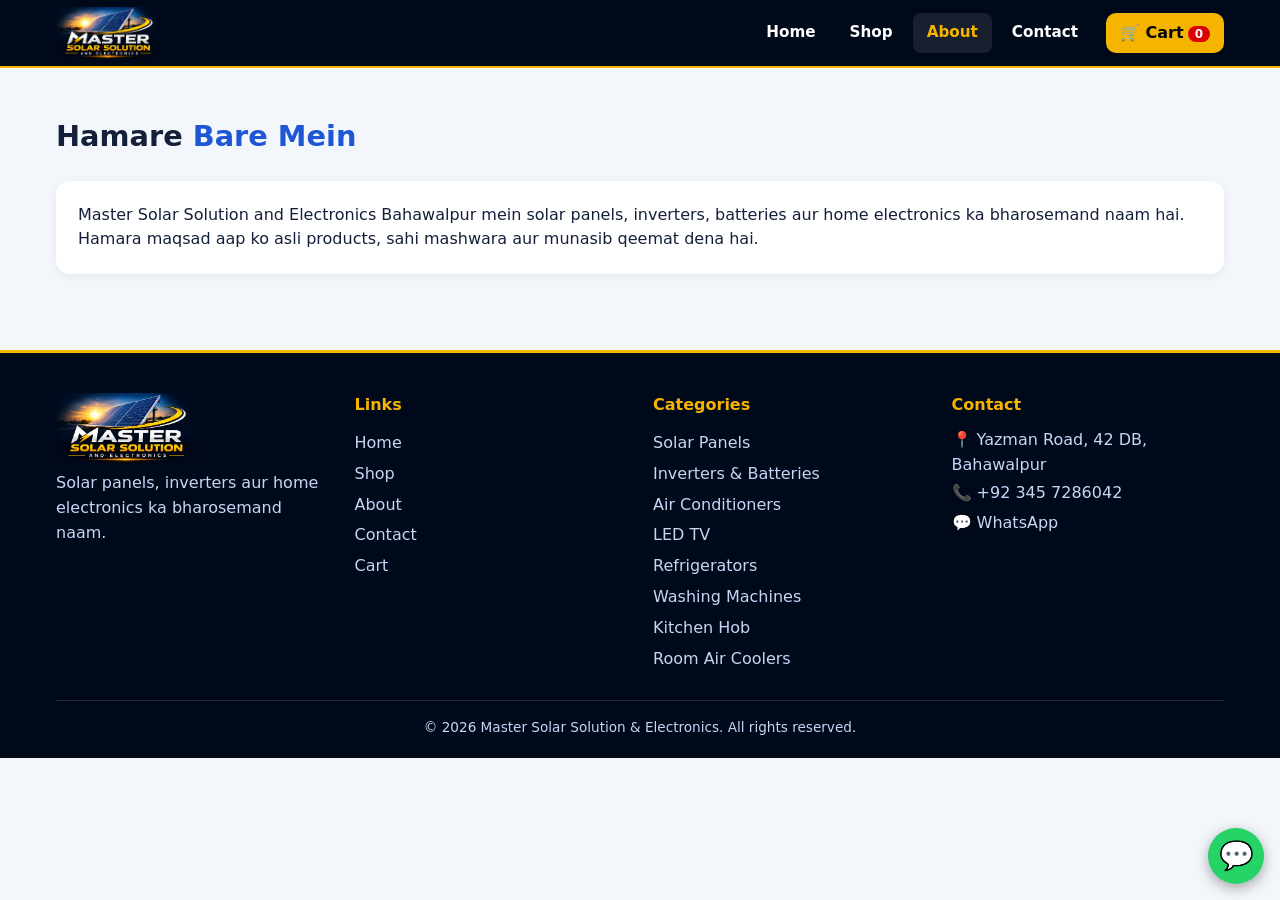
==== site/about.html @ da5d115f "Master Solar website first version" ====
<!DOCTYPE html><html lang="en"><head><meta charset="utf-8"><meta name="viewport" content="width=device-width,initial-scale=1"><title>About | Master Solar Solution & Electronics</title><meta name="description" content="Solar panels, inverters, AC, LED TV, refrigerators aur home electronics - Yazman Road, Bahawalpur."><meta name="theme-color" content="#000919"><link rel="icon" href="favicon.png"><link rel="apple-touch-icon" href="apple-touch-icon.png"><link rel="stylesheet" href="style.css"></head><body><div id="hdr"></div>
<section><div class="w"><h2>Hamare <em>Bare Mein</em></h2><div class="box"><p>Master Solar Solution and Electronics Bahawalpur mein solar panels, inverters, batteries aur home electronics ka bharosemand naam hai. Hamara maqsad aap ko asli products, sahi mashwara aur munasib qeemat dena hai.</p></div></div></section><div id="ftr"></div><script src="products.js"></script><script src="app.js"></script></body></html>
---- site/style.css ----
:root{--n:#000919;--n2:#0c1840;--y:#f5b400;--b:#1e56d6;--bg:#f3f6fb;--t:#14203a;--r:14px}
*{box-sizing:border-box;margin:0;padding:0}
html{scroll-behavior:smooth}
body{font-family:system-ui,"Segoe UI",Roboto,Arial,sans-serif;background:var(--bg);color:var(--t);line-height:1.55;overflow-x:hidden}
img{max-width:100%;display:block}a{text-decoration:none;color:inherit}
.w{width:100%;max-width:1200px;margin:auto;padding:0 16px}
header{background:var(--n);color:#fff;position:sticky;top:0;z-index:50;border-bottom:2px solid var(--y)}
header .w{display:flex;align-items:center;gap:14px;min-height:66px}
.logo img{height:52px;width:auto}
nav{display:flex;gap:6px;margin-left:auto}
nav a{padding:8px 14px;border-radius:8px;font-weight:600;font-size:.95rem}
nav a:hover,nav a.on{background:#ffffff18;color:var(--y)}
.cartb{position:relative;background:var(--y);color:#000;padding:8px 14px;border-radius:10px;font-weight:800;white-space:nowrap}
.cartb i{font-style:normal;background:#d00;color:#fff;border-radius:20px;font-size:.75rem;padding:1px 7px;margin-left:4px}
.burger{display:none;background:none;border:0;color:#fff;font-size:1.8rem;cursor:pointer;margin-left:auto}
@media(max-width:820px){.burger{display:block}nav{display:none;position:absolute;top:66px;left:0;right:0;background:var(--n);flex-direction:column;padding:10px 16px 16px;border-bottom:2px solid var(--y)}nav.open{display:flex}.cartb{margin-left:0}.logo img{height:44px}}
.btn{display:inline-block;background:var(--y);color:#000;padding:11px 20px;border-radius:10px;font-weight:800;border:0;cursor:pointer;font-size:.95rem;text-align:center}
.btn:hover{filter:brightness(1.08)}.btn.wa{background:#25d366;color:#fff}.btn.bl{background:var(--b);color:#fff}.btn.ol{background:none;border:2px solid #fff;color:#fff}
.hero{background:linear-gradient(90deg,var(--n) 15%,#050b1fcc 55%,#0000),url(images/hero.jpg) center/cover;color:#fff;padding:90px 0}
.hero h1{font-size:clamp(1.9rem,5vw,3.3rem);line-height:1.15;max-width:640px}.hero h1 b{color:var(--y)}
.hero p{margin:16px 0 26px;max-width:540px;color:#dbe5ff;font-size:1.05rem}.hero .btn{margin:0 8px 8px 0}
@media(max-width:700px){.hero{padding:56px 0;background:linear-gradient(var(--n)40%,#050b1faa),url(images/hero.jpg) center/cover}}
.strip{background:var(--y);color:#000;font-weight:700}.strip .w{display:grid;grid-template-columns:repeat(auto-fit,minmax(200px,1fr));gap:8px;padding:14px 16px;text-align:center}
section{padding:46px 0}h2{font-size:clamp(1.3rem,3vw,1.8rem);margin-bottom:22px}h2 em{font-style:normal;color:var(--b)}
.sh{display:flex;justify-content:space-between;align-items:baseline;gap:10px;flex-wrap:wrap}.sh a{color:var(--b);font-weight:700}
.grid{display:grid;grid-template-columns:repeat(auto-fill,minmax(235px,1fr));gap:18px}
@media(max-width:520px){.grid{grid-template-columns:repeat(2,1fr);gap:12px}}
.cat{background:#fff;border-radius:var(--r);padding:22px 10px;text-align:center;font-weight:700;box-shadow:0 2px 10px #0a1a4010;transition:.2s;border-bottom:3px solid transparent}
.cat:hover{transform:translateY(-4px);border-color:var(--y)}.cat span{display:block;font-size:2.2rem}.cat small{display:block;color:#667;font-weight:500}
.card{background:#fff;border-radius:var(--r);overflow:hidden;box-shadow:0 2px 10px #0a1a4010;display:flex;flex-direction:column;position:relative;transition:.2s}
.card:hover{box-shadow:0 8px 22px #0a1a4026}
.card img{width:100%;aspect-ratio:4/3;object-fit:cover;background:#e8eefb}
.card .bd{padding:12px;display:flex;flex-direction:column;gap:5px;flex:1}.card small{color:var(--b);font-weight:700;font-size:.78rem}
.card h3{font-size:.95rem;line-height:1.3}.badge{position:absolute;top:10px;left:10px;background:#e11d48;color:#fff;font-weight:800;font-size:.78rem;padding:3px 9px;border-radius:20px}
.pr{font-weight:800;font-size:1.1rem;color:var(--n2)}.old{color:#889;text-decoration:line-through;font-size:.85rem;margin-left:6px;font-weight:500}
.card .btn{margin-top:auto;font-size:.85rem;padding:9px}
.bar{display:flex;gap:8px;flex-wrap:wrap;margin-bottom:20px;align-items:center}
.bar button,.bar input,.bar select{padding:9px 15px;border-radius:22px;border:1px solid #cdd6ea;background:#fff;cursor:pointer;font-size:.92rem;font-family:inherit}
.bar button.on{background:var(--n);color:#fff;border-color:var(--n)}.bar input{flex:1;min-width:170px;cursor:text}
.box{background:#fff;border-radius:var(--r);padding:22px;box-shadow:0 2px 10px #0a1a4010}
.two{display:grid;grid-template-columns:repeat(auto-fit,minmax(290px,1fr));gap:20px}
.why{display:grid;grid-template-columns:repeat(auto-fit,minmax(220px,1fr));gap:16px}.why .box h3{margin-bottom:6px}
.cta{background:linear-gradient(120deg,var(--n),#12307a);color:#fff;border-radius:var(--r);padding:36px 24px;text-align:center}.cta p{margin:10px 0 20px;color:#dbe5ff}
.pd{display:grid;grid-template-columns:1fr 1fr;gap:30px;align-items:start}
@media(max-width:800px){.pd{grid-template-columns:1fr}}
.pimg{background:#fff;border-radius:var(--r);overflow:hidden;box-shadow:0 2px 10px #0a1a4010}.pimg img{width:100%;aspect-ratio:1;object-fit:cover}
.pinfo h1{font-size:clamp(1.3rem,3vw,1.9rem);line-height:1.25;margin:6px 0 12px}.pinfo .pr{font-size:1.8rem}.pinfo .old{font-size:1.05rem}
.pinfo ul{margin:14px 0 14px 20px}.pinfo li{margin:4px 0}
.save{display:inline-block;background:#e11d4818;color:#e11d48;font-weight:800;padding:3px 10px;border-radius:20px;margin-left:8px;font-size:.9rem}
.qty{display:flex;align-items:center;gap:8px;margin:14px 0;flex-wrap:wrap}.qty input{width:70px;padding:9px;border:1px solid #cdd6ea;border-radius:8px;text-align:center;font-size:1rem}
.acts{display:flex;gap:10px;flex-wrap:wrap}.acts .btn{flex:1;min-width:150px}
.crumb{font-size:.88rem;color:#667;margin-bottom:12px}.crumb a{color:var(--b)}
.crow{display:grid;grid-template-columns:80px 1fr auto;gap:12px;align-items:center;padding:12px 0;border-bottom:1px solid #e3e9f6}
.crow img{width:80px;height:64px;object-fit:cover;border-radius:8px}.crow h4{font-size:.95rem}.ctl{display:flex;align-items:center;gap:6px;margin-top:6px}
.ctl button{width:30px;height:30px;border-radius:8px;border:1px solid #cdd6ea;background:#fff;cursor:pointer;font-weight:800}.ctl .rm{width:auto;padding:0 10px;color:#d00;font-weight:600}
.sum{display:flex;justify-content:space-between;padding:8px 0;font-size:1.05rem}.sum.t{font-weight:800;font-size:1.3rem;border-top:2px solid var(--n);margin-top:6px;padding-top:12px}
.two2{display:grid;grid-template-columns:1.2fr 1fr;gap:20px;align-items:start}@media(max-width:850px){.two2{grid-template-columns:1fr}}
label{display:block;font-weight:600;margin:12px 0 4px;font-size:.92rem}
input.f,textarea.f{width:100%;padding:11px;border:1px solid #cdd6ea;border-radius:10px;font-size:1rem;font-family:inherit}
footer{background:var(--n);color:#c9d5f5;padding:40px 0 20px;border-top:3px solid var(--y);margin-top:30px}
footer .cols{display:grid;grid-template-columns:repeat(auto-fit,minmax(220px,1fr));gap:26px}footer h4{color:var(--y);margin-bottom:10px}footer a{display:block;padding:3px 0}footer a:hover{color:var(--y)}
footer img{height:70px;margin-bottom:8px}.cp{text-align:center;margin-top:26px;font-size:.85rem;border-top:1px solid #ffffff22;padding-top:16px}
.fab{position:fixed;right:16px;bottom:16px;background:#25d366;color:#fff;width:56px;height:56px;border-radius:50%;display:grid;place-items:center;font-size:28px;box-shadow:0 4px 14px #0005;z-index:40}
.toast{position:fixed;left:50%;bottom:90px;transform:translateX(-50%);background:var(--n);color:#fff;padding:12px 22px;border-radius:30px;z-index:99;border:2px solid var(--y);font-weight:600}
.empty{text-align:center;padding:40px 0}
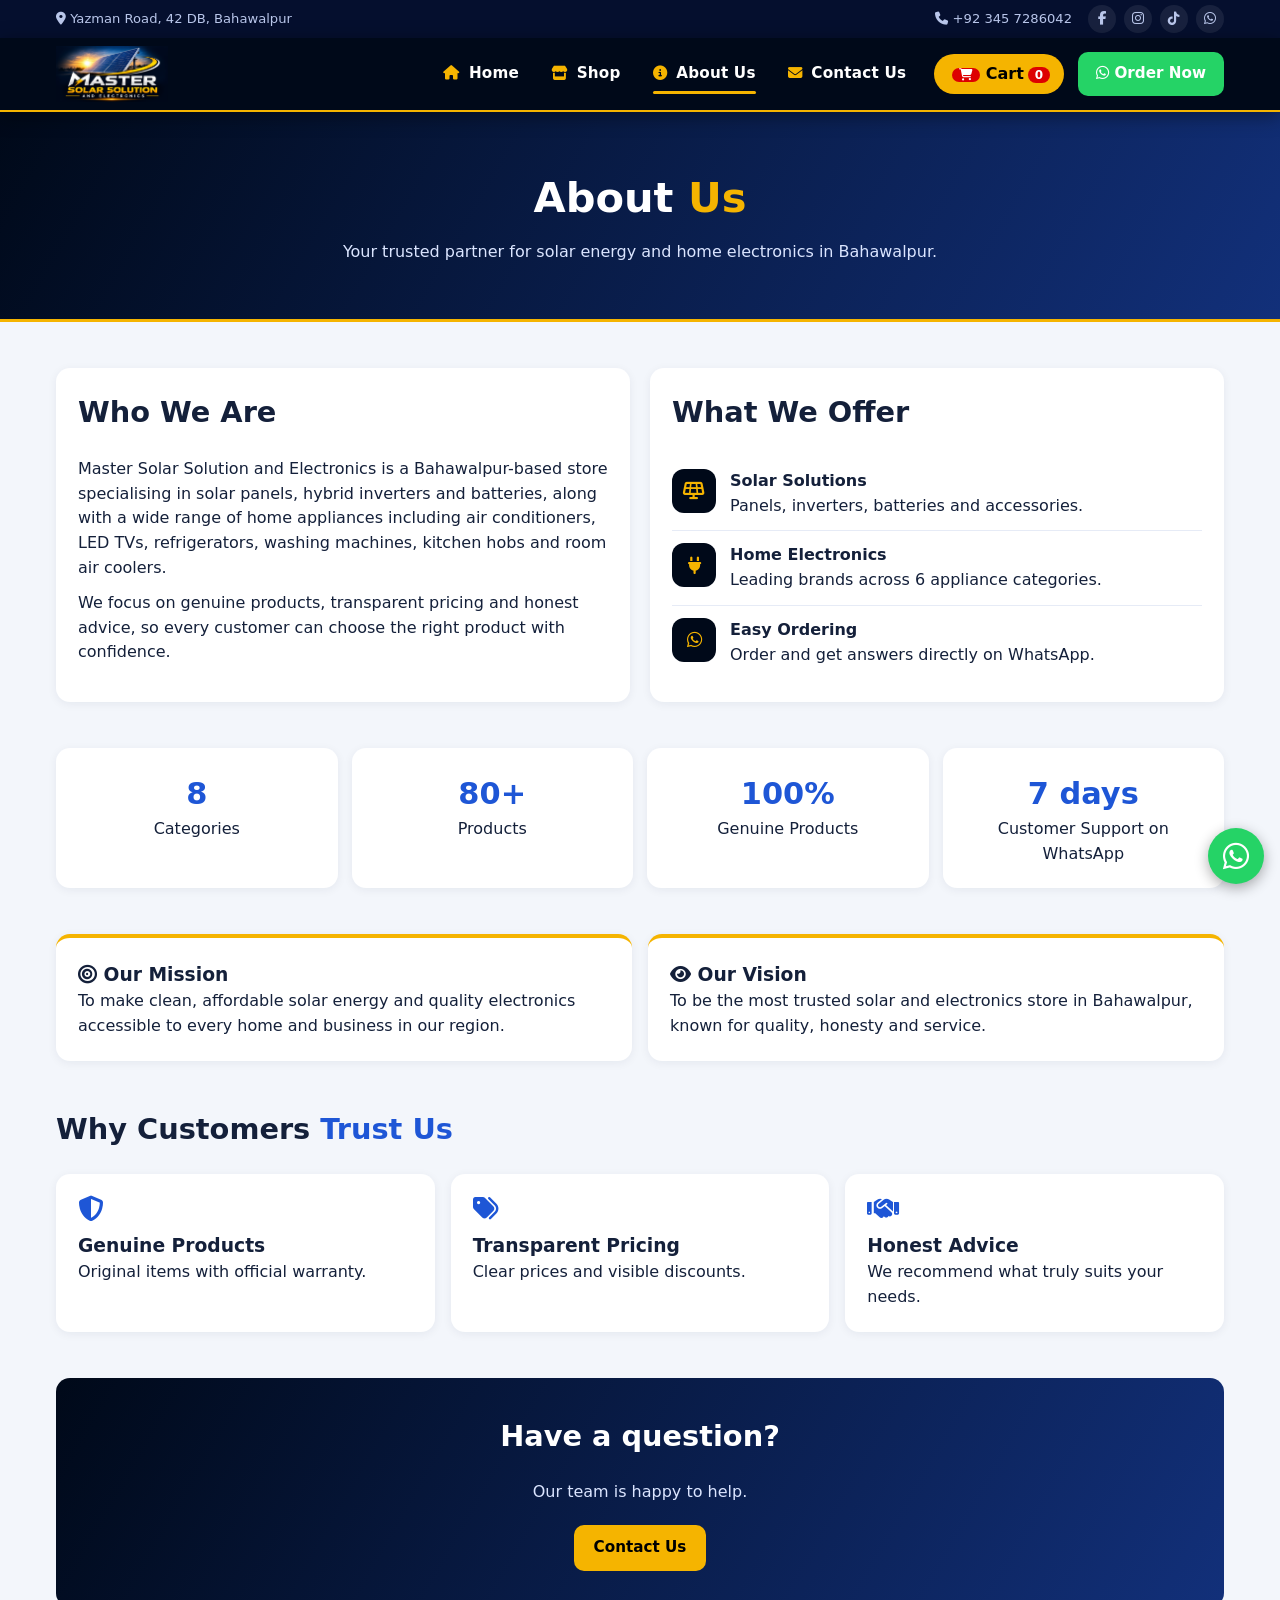
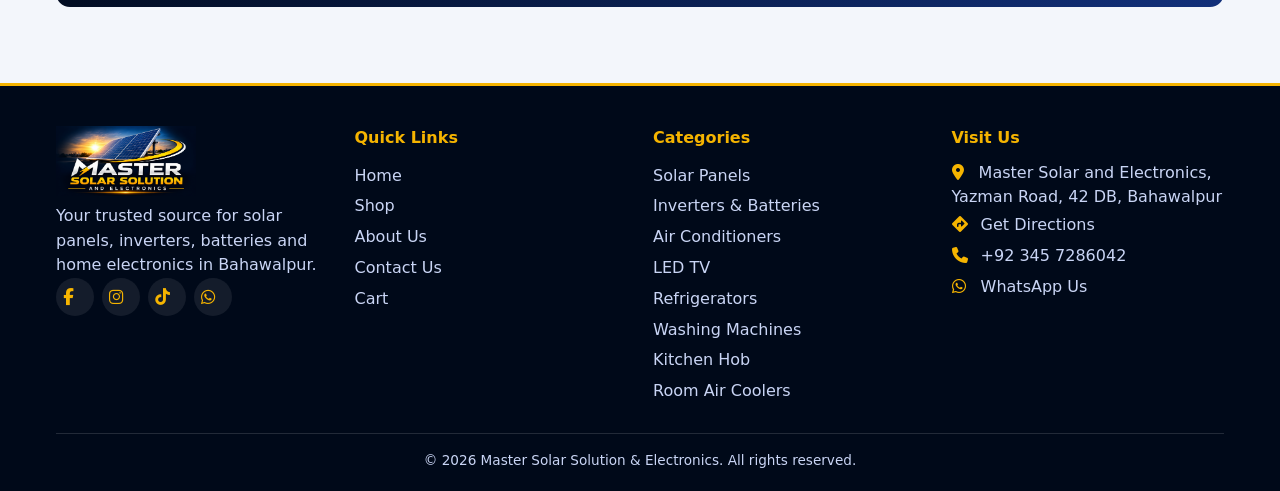
==== commit 520c81f6: "add product pictures" ====
--- a/site/about.html
+++ b/site/about.html
@@ -1,2 +1,7 @@
-<!DOCTYPE html><html lang="en"><head><meta charset="utf-8"><meta name="viewport" content="width=device-width,initial-scale=1"><title>About | Master Solar Solution & Electronics</title><meta name="description" content="Solar panels, inverters, AC, LED TV, refrigerators aur home electronics - Yazman Road, Bahawalpur."><meta name="theme-color" content="#000919"><link rel="icon" href="favicon.png"><link rel="apple-touch-icon" href="apple-touch-icon.png"><link rel="stylesheet" href="style.css"></head><body><div id="hdr"></div>
-<section><div class="w"><h2>Hamare <em>Bare Mein</em></h2><div class="box"><p>Master Solar Solution and Electronics Bahawalpur mein solar panels, inverters, batteries aur home electronics ka bharosemand naam hai. Hamara maqsad aap ko asli products, sahi mashwara aur munasib qeemat dena hai.</p></div></div></section><div id="ftr"></div><script src="products.js"></script><script src="app.js"></script></body></html>
+<!DOCTYPE html><html lang="en"><head><meta charset="utf-8"><meta name="viewport" content="width=device-width,initial-scale=1"><title>About | Master Solar Solution & Electronics</title><meta name="description" content="Solar panels, inverters, AC, LED TV, refrigerators aur home electronics - Yazman Road, Bahawalpur."><meta name="theme-color" content="#000919"><link rel="icon" href="favicon.png"><link rel="apple-touch-icon" href="apple-touch-icon.png"><link rel="stylesheet" href="https://cdnjs.cloudflare.com/ajax/libs/font-awesome/6.5.1/css/all.min.css"><link rel="stylesheet" href="style.css"></head><body><div id="hdr"></div><div class="ph"><div class="w"><h1>About <em>Us</em></h1><p>Your trusted partner for solar energy and home electronics in Bahawalpur.</p></div></div>
+<section><div class="w"><div class="two"><div class="box"><h2>Who We Are</h2><p>Master Solar Solution and Electronics is a Bahawalpur-based store specialising in solar panels, hybrid inverters and batteries, along with a wide range of home appliances including air conditioners, LED TVs, refrigerators, washing machines, kitchen hobs and room air coolers.</p><p style="margin-top:10px">We focus on genuine products, transparent pricing and honest advice, so every customer can choose the right product with confidence.</p></div><div class="box"><h2>What We Offer</h2><div class="ic"><i class="fa-solid fa-solar-panel"></i><div><b>Solar Solutions</b>Panels, inverters, batteries and accessories.</div></div><div class="ic"><i class="fa-solid fa-plug"></i><div><b>Home Electronics</b>Leading brands across 6 appliance categories.</div></div><div class="ic"><i class="fa-brands fa-whatsapp"></i><div><b>Easy Ordering</b>Order and get answers directly on WhatsApp.</div></div></div></div></div></section>
+<section style="padding-top:0"><div class="w"><div class="stats"><div class="box"><b>8</b>Categories</div><div class="box"><b>80+</b>Products</div><div class="box"><b>100%</b>Genuine Products</div><div class="box"><b>7 days</b>Customer Support on WhatsApp</div></div></div></section>
+<section style="padding-top:0"><div class="w"><div class="mv"><div class="box"><h3><i class="fa-solid fa-bullseye"></i> Our Mission</h3><p>To make clean, affordable solar energy and quality electronics accessible to every home and business in our region.</p></div><div class="box"><h3><i class="fa-solid fa-eye"></i> Our Vision</h3><p>To be the most trusted solar and electronics store in Bahawalpur, known for quality, honesty and service.</p></div></div></div></section>
+<section style="padding-top:0"><div class="w"><h2>Why Customers <em>Trust Us</em></h2><div class="feat"><div class="box"><i class="fa-solid fa-shield-halved"></i><h3>Genuine Products</h3><p>Original items with official warranty.</p></div><div class="box"><i class="fa-solid fa-tags"></i><h3>Transparent Pricing</h3><p>Clear prices and visible discounts.</p></div><div class="box"><i class="fa-solid fa-handshake"></i><h3>Honest Advice</h3><p>We recommend what truly suits your needs.</p></div></div></div></section>
+<section style="padding-top:0"><div class="w"><div class="cta"><h2>Have a question?</h2><p>Our team is happy to help.</p><a class="btn" href="contact.html">Contact Us</a></div></div></section>
+<div id="ftr"></div><script src="products.js"></script><script src="app.js"></script></body></html>
--- a/site/style.css
+++ b/site/style.css
@@ -63,3 +63,24 @@
 .fab{position:fixed;right:16px;bottom:16px;background:#25d366;color:#fff;width:56px;height:56px;border-radius:50%;display:grid;place-items:center;font-size:28px;box-shadow:0 4px 14px #0005;z-index:40}
 .toast{position:fixed;left:50%;bottom:90px;transform:translateX(-50%);background:var(--n);color:#fff;padding:12px 22px;border-radius:30px;z-index:99;border:2px solid var(--y);font-weight:600}
 .empty{text-align:center;padding:40px 0}
+
+.top{background:#050f2e;color:#b9c6ea;font-size:.82rem}.top .w{display:flex;justify-content:space-between;align-items:center;min-height:38px;gap:10px}.top .tr{display:flex;gap:16px;align-items:center}.top a:hover{color:var(--y)}
+.soc{display:flex;gap:8px}.soc a{width:28px;height:28px;border-radius:50%;background:#ffffff14;display:grid;place-items:center;font-size:.85rem;transition:.2s}.soc a:hover{background:var(--y);color:#000;transform:translateY(-2px)}.soc.big a{width:38px;height:38px;font-size:1.05rem}
+header{box-shadow:0 4px 18px #0006}header .w{min-height:72px}.logo img{height:56px}
+nav{margin-left:auto;gap:4px}nav a{position:relative;padding:10px 14px;font-weight:600;letter-spacing:.2px;border-radius:0}nav a i{color:var(--y);margin-right:4px;font-size:.9rem}
+nav a::after{content:"";position:absolute;left:14px;right:14px;bottom:2px;height:3px;border-radius:3px;background:var(--y);transform:scaleX(0);transition:.25s}nav a.on::after,nav a:hover::after{transform:scaleX(1)}nav a.on,nav a:hover{background:none;color:#fff}
+.cartb{border-radius:30px}.hcta{border-radius:30px;padding:10px 18px}
+.btn{border-radius:10px}.btn.sq{padding:9px 13px;font-size:1.1rem;flex:none}.ca{display:flex;gap:8px;margin-top:auto}.ca .btn:first-child{flex:1;font-size:.82rem;padding:9px 6px}
+.fab{font-size:30px}
+@media(max-width:820px){.top .ad{display:none}.top .w{justify-content:center}header .w{min-height:64px}.logo img{height:46px}.hcta{display:none}.cartb{margin-left:auto;padding:8px 12px}.burger{margin-left:0;font-size:1.5rem;padding:6px 10px}
+nav{top:100%;box-shadow:0 14px 24px #0007;padding:6px 0 10px}nav a{padding:15px 22px;border-bottom:1px solid #ffffff12;font-size:1rem}nav a::after{display:none}nav a.on{color:var(--y);background:#ffffff0d}}
+@media(max-width:520px){.ct{display:none}section{padding:34px 0}.hero{padding:46px 0}.hero p{font-size:.98rem}.card .bd{padding:10px}.card h3{font-size:.84rem}.pr{font-size:1rem}.old{font-size:.78rem}.badge{font-size:.7rem;padding:2px 8px}.box{padding:16px}.crow{grid-template-columns:64px 1fr;}.crow>b{grid-column:2}.crow img{width:64px;height:52px}.acts .btn{min-width:100%}.cat{padding:16px 8px}.cat span{font-size:1.8rem}.cta{padding:28px 16px}}
+.ph{background:linear-gradient(120deg,var(--n),#12307a);color:#fff;padding:54px 0;text-align:center;border-bottom:3px solid var(--y)}.ph h1{font-size:clamp(1.7rem,5vw,2.6rem)}.ph h1 em{font-style:normal;color:var(--y)}.ph p{max-width:620px;margin:10px auto 0;color:#dbe5ff}
+.fr{display:grid;grid-template-columns:1fr 1fr;gap:0 14px}@media(max-width:560px){.fr{grid-template-columns:1fr}}
+.ic{display:flex;gap:14px;align-items:flex-start;padding:12px 0;border-bottom:1px solid #e6ebf6}.ic:last-of-type{border:0}.ic>i{width:44px;height:44px;border-radius:12px;background:var(--n);color:var(--y);display:grid;place-items:center;flex:none;font-size:1.1rem}.ic b{display:block}.ic a{color:var(--b);font-weight:600}
+.map{border:0;width:100%;height:340px;border-radius:12px}
+.feat{display:grid;grid-template-columns:repeat(auto-fit,minmax(230px,1fr));gap:16px}.feat .box i{font-size:1.6rem;color:var(--b);margin-bottom:10px}
+.stats{display:grid;grid-template-columns:repeat(auto-fit,minmax(150px,1fr));gap:14px;text-align:center}.stats .box b{display:block;font-size:1.9rem;color:var(--b)}
+.mv{display:grid;grid-template-columns:repeat(auto-fit,minmax(280px,1fr));gap:16px}.mv .box{border-top:4px solid var(--y)}
+footer p i{color:var(--y);margin-right:6px;width:16px}footer a i{color:var(--y);margin-right:8px;width:16px}
+#cs a{background:var(--n);color:var(--y)}
